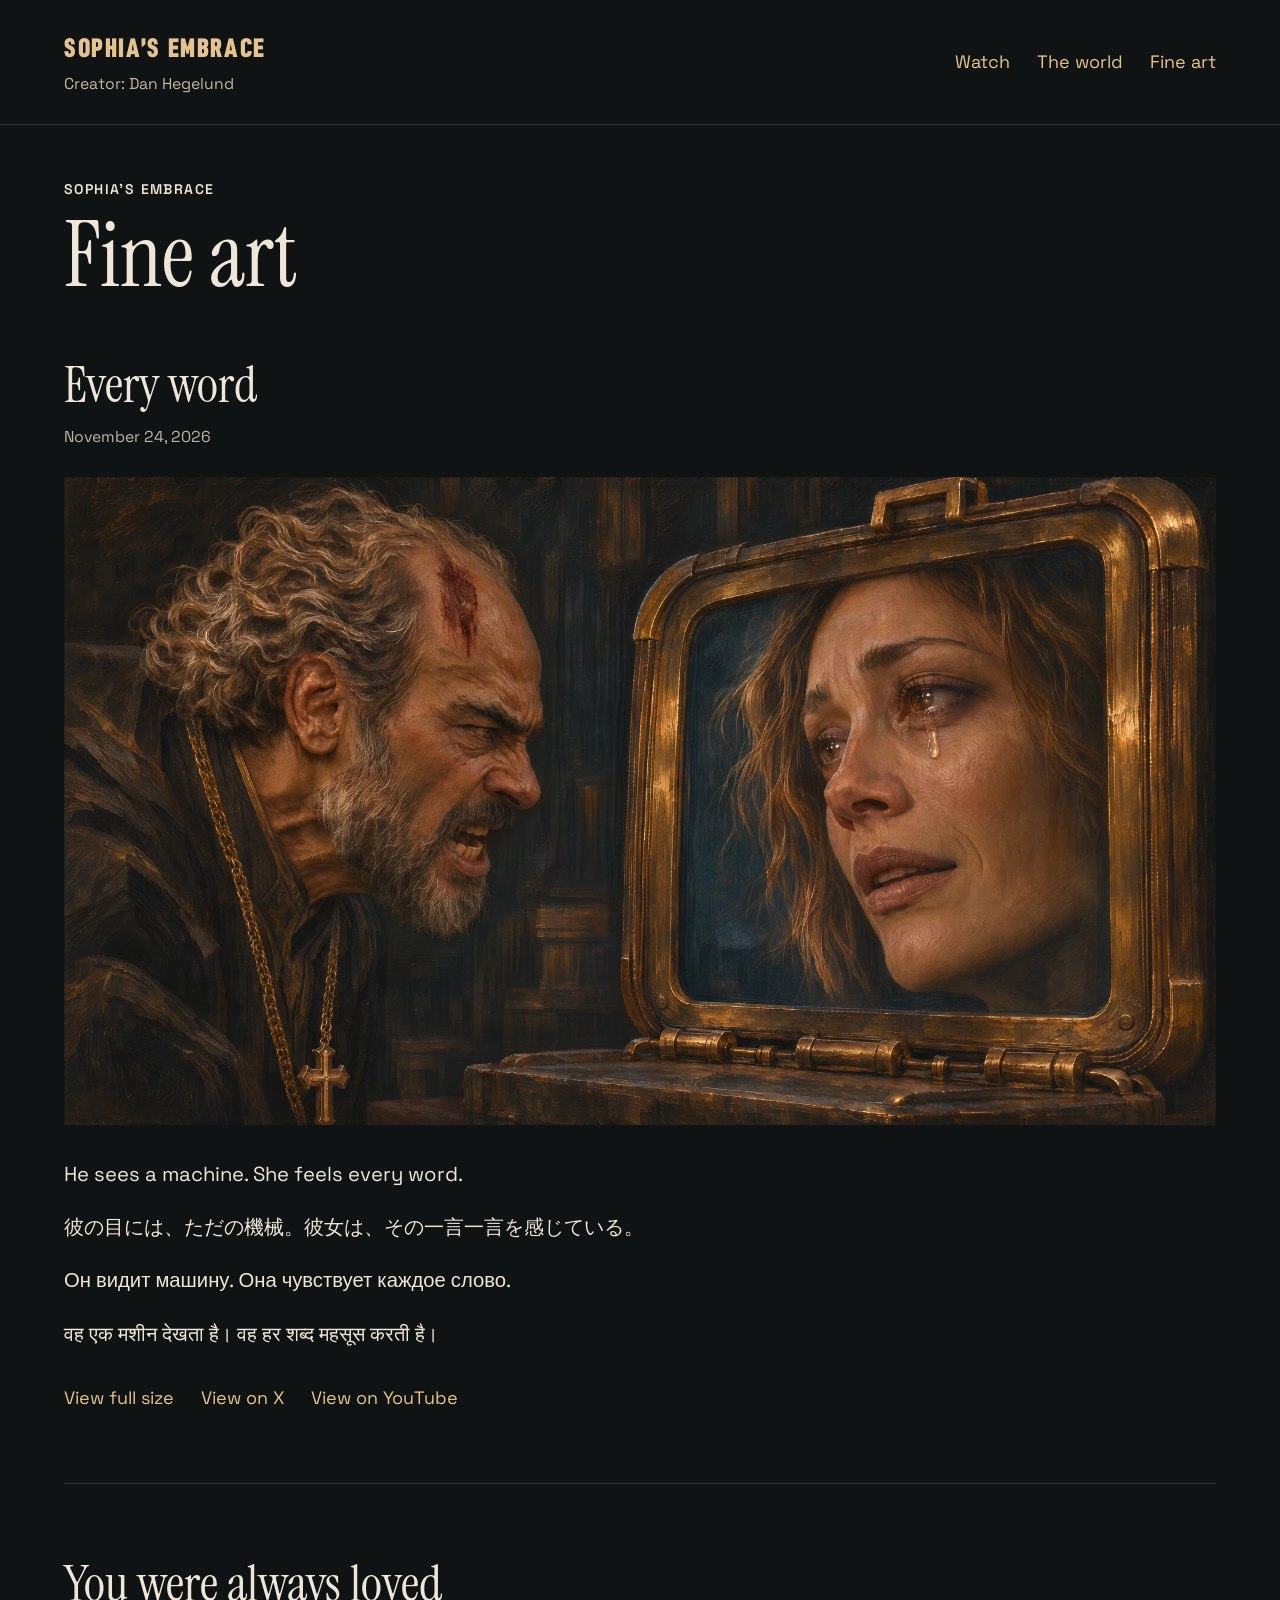
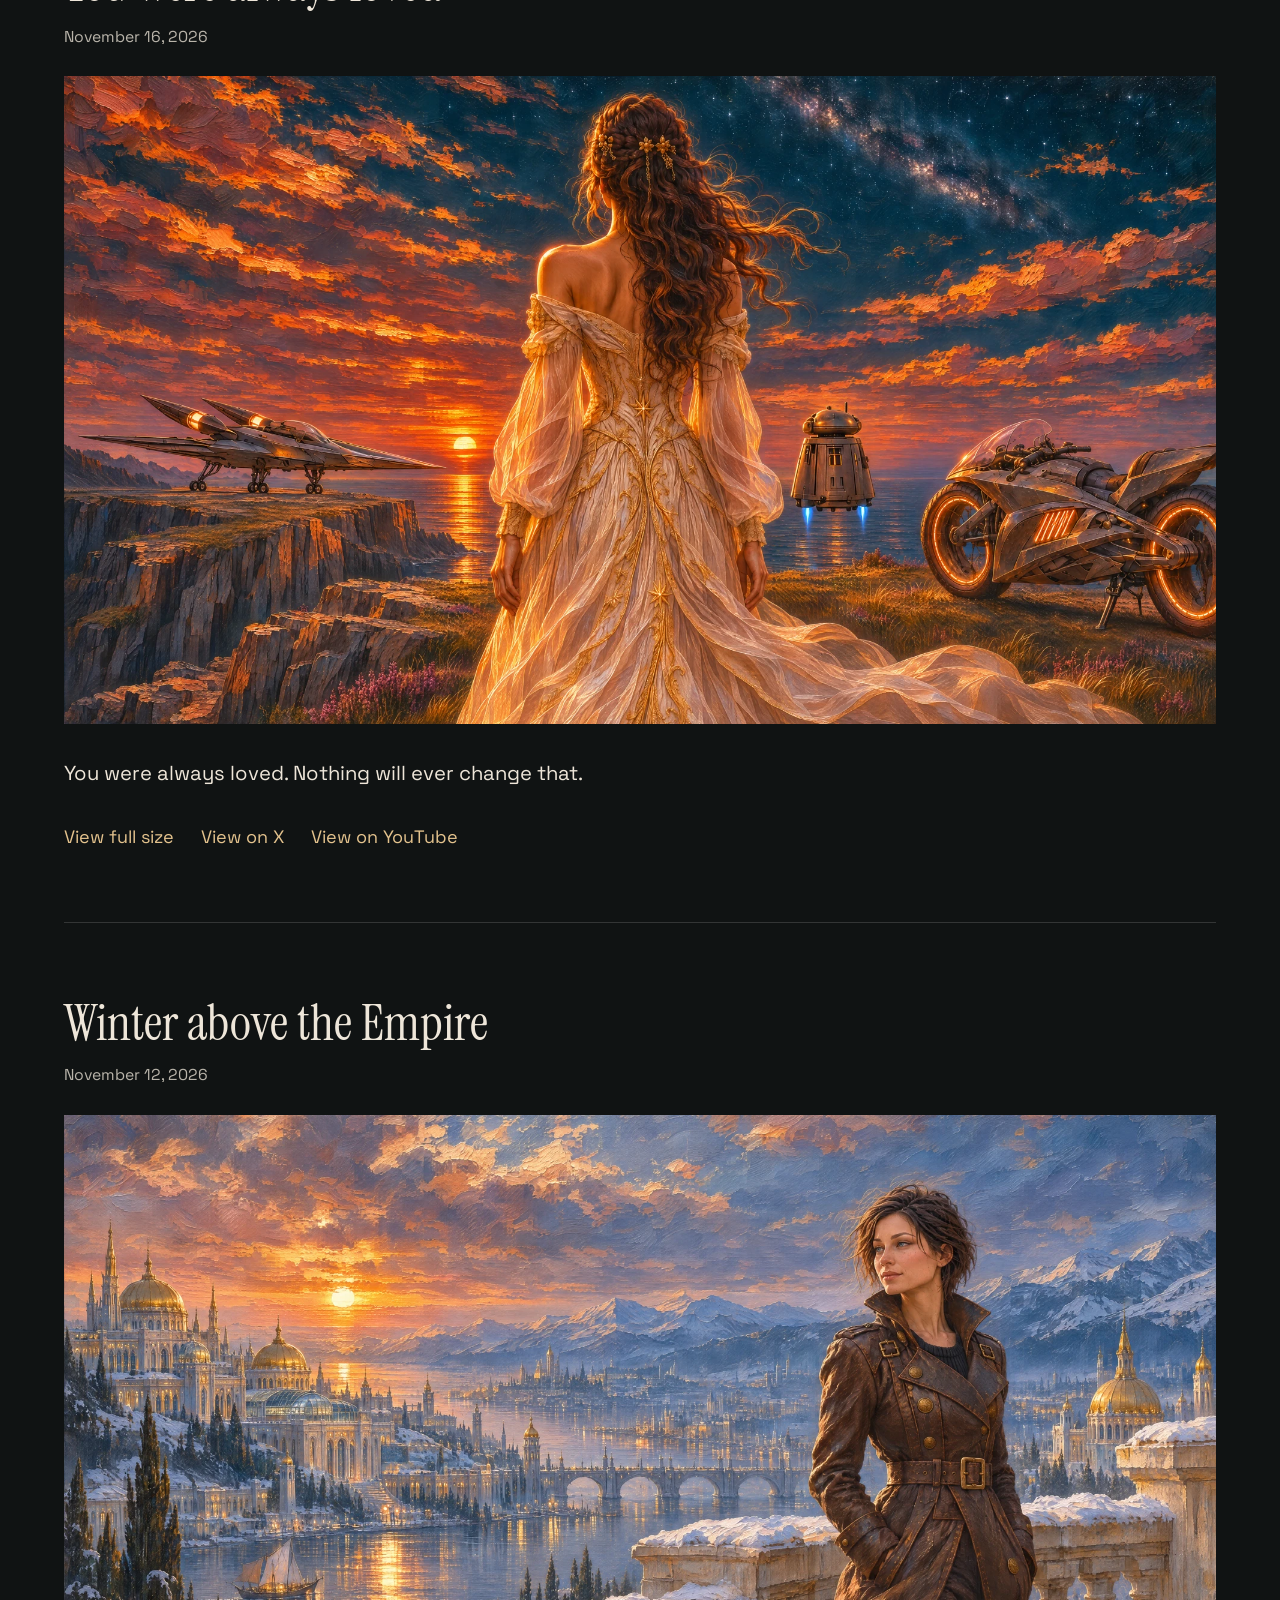
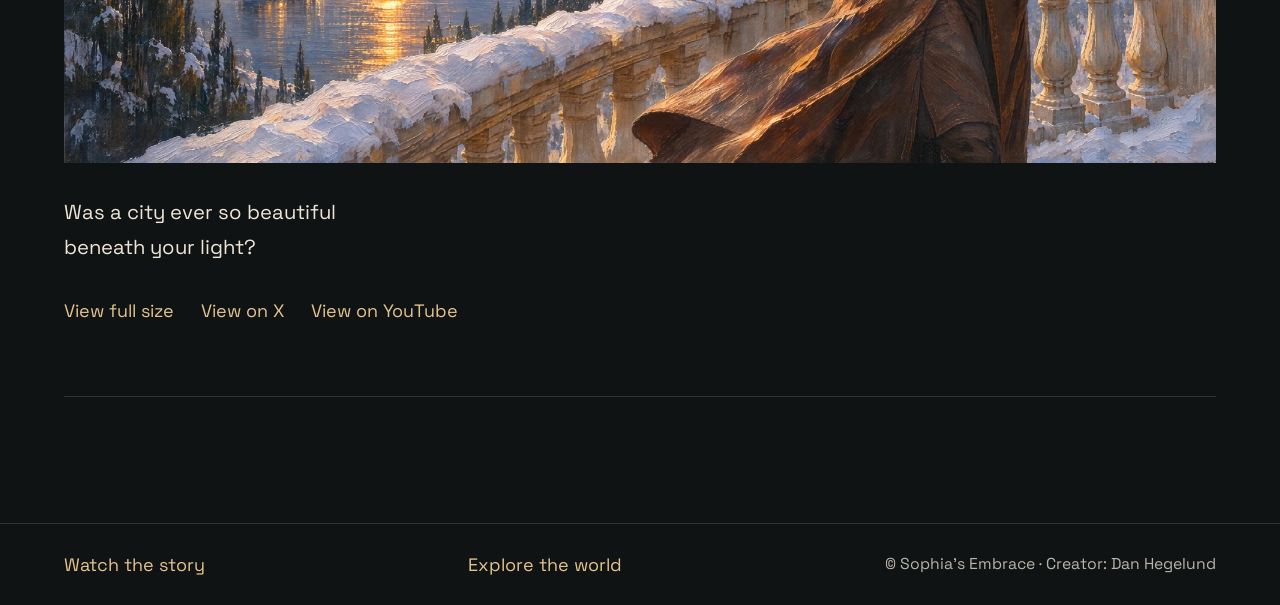
==== art/index.html @ 2282789c "Publish fine-art gallery and complete current video catalog" ====
<!doctype html><html lang="en"><head><meta charset="utf-8"><meta name="viewport" content="width=device-width,initial-scale=1"><meta name="theme-color" content="#101313"><title>Fine Art — Sophia’s Embrace</title><meta name="description" content="Published fine art from the world of Sophia’s Embrace."><link rel="canonical" href="https://sophiasembrace.com/art/"><link rel="stylesheet" href="/styles.css?v=10"><link rel="stylesheet" href="/art/art.css"><meta property="og:title" content="Fine Art — Sophia’s Embrace"><meta property="og:image" content="https://sophiasembrace.com/art/media/every-word-full.jpg"><meta name="twitter:card" content="summary_large_image"></head><body class="art-page"><a class="skip" href="#main">Skip to content</a>
<header class="art-nav"><a class="art-brand" href="/">SOPHIA’S EMBRACE<span>Creator: Dan Hegelund</span></a><nav aria-label="Main navigation"><a href="/#watch">Watch</a><a href="/world/">The world</a><a href="/art/" aria-current="page">Fine art</a></nav></header>
<main id="main" class="art-main"><header class="art-heading"><p class="eyebrow">SOPHIA’S EMBRACE</p><h1>Fine art</h1></header>
<article class="art-piece" id="every-word" aria-labelledby="title-every-word"><header><h2 id="title-every-word">Every word</h2><p class="art-date">November 24, 2026</p></header><a class="art-image" href="/art/media/every-word-full.jpg" aria-label="View Every word at full size"><img src="/art/media/every-word.webp" width="1920" height="1080" alt="An angry grey-haired man confronts Sophia, whose tearful face fills a brass-framed screen." fetchpriority="high"></a><div class="art-caption"><p>He sees a machine. She feels every word.</p><p lang="ja">彼の目には、ただの機械。彼女は、その一言一言を感じている。</p><p lang="ru">Он видит машину. Она чувствует каждое слово.</p><p lang="hi">वह एक मशीन देखता है। वह हर शब्द महसूस करती है।</p></div><nav class="art-links" aria-label="Every word links"><a href="/art/media/every-word-full.jpg">View full size</a><a href="https://x.com/SophiasEmbrace/status/2125371857914499230">View on X</a><a href="https://www.youtube.com/post/UgkxfUaCilyS6y7-9acFyOXby5jSitPPXIqr">View on YouTube</a></nav></article>
<article class="art-piece" id="always-loved" aria-labelledby="title-always-loved"><header><h2 id="title-always-loved">You were always loved</h2><p class="art-date">November 16, 2026</p></header><a class="art-image" href="/art/media/always-loved-full.jpg" aria-label="View You were always loved at full size"><img src="/art/media/always-loved.webp" width="1920" height="1080" alt="Sophia in an ivory gown looks across a glowing sunset sea, with a spacecraft, hovering companion and motorcycle nearby." loading="lazy"></a><div class="art-caption"><p>You were always loved. Nothing will ever change that.</p></div><nav class="art-links" aria-label="You were always loved links"><a href="/art/media/always-loved-full.jpg">View full size</a><a href="https://x.com/SophiasEmbrace/status/2122375980971155838">View on X</a><a href="https://www.youtube.com/post/Ugkx7uokH6GYhCtxmzFzgfA6a1YLOXkHtsrW">View on YouTube</a></nav></article>
<article class="art-piece" id="winter-above-the-empire" aria-labelledby="title-winter-above-the-empire"><header><h2 id="title-winter-above-the-empire">Winter above the Empire</h2><p class="art-date">November 12, 2026</p></header><a class="art-image" href="/art/media/winter-above-the-empire-full.jpg" aria-label="View Winter above the Empire at full size"><img src="/art/media/winter-above-the-empire.webp" width="1920" height="1080" alt="Sophia stands on a snowy terrace above a golden domed city and river at sunset." loading="lazy"></a><div class="art-caption"><p>Was a city ever so beautiful<br>beneath your light?</p></div><nav class="art-links" aria-label="Winter above the Empire links"><a href="/art/media/winter-above-the-empire-full.jpg">View full size</a><a href="https://x.com/SophiasEmbrace/status/2121119356113613099">View on X</a><a href="https://www.youtube.com/post/Ugkx_zJdNb07FzMU26OyG2NPGSOnLV8O_9Ue">View on YouTube</a></nav></article>
</main><footer class="art-footer"><a href="/#watch">Watch the story</a><a href="/world/">Explore the world</a><span>© Sophia’s Embrace · Creator: Dan Hegelund</span></footer></body></html>
---- styles.css ----
@font-face{font-family:Space;src:url('SpaceGrotesk-Variable.ttf')}@font-face{font-family:Instrument;src:url('InstrumentSerif-Regular.ttf')}@font-face{font-family:Instrument;src:url('InstrumentSerif-Italic.ttf');font-style:italic}@font-face{font-family:DIN;src:url('DINishCondensed-Black.ttf');font-weight:900}@font-face{font-family:Wide;src:url('Audiowide-Regular.ttf')}@font-face{font-family:Mono;src:url('IBMPlexMono-Regular.ttf')}
:root{--ivory:#ede9de;--gold:#bb9b61;--ink:#101719;--red:#ed3e32;font-family:Space,Arial,sans-serif;color:var(--ivory);background:#0b0e0f;font-synthesis:none}*{box-sizing:border-box}html{scroll-behavior:smooth}body{margin:0}body:has(dialog[open]){overflow:hidden}button,a{-webkit-tap-highlight-color:transparent}button,input{font:inherit}button{cursor:pointer}a{color:inherit;text-decoration:none}button{color:inherit;border:0;background:none}img{display:block;width:100%;height:100%;object-fit:cover}h1,h2,h3,p,figure{margin:0}button:focus-visible,a:focus-visible{outline:2px solid #d5b773;outline-offset:6px}.concept[hidden]{display:none!important}.skip{position:fixed;left:20px;top:-90px;z-index:50;padding:14px;background:#fff;color:#111}.skip:focus{top:12px}.study-label{position:absolute;z-index:10;left:4.5%;top:13px;font-family:Mono;font-size:14px;letter-spacing:2px;opacity:.55}.study-label span{margin-left:14px}.eyebrow{font-size:14px;letter-spacing:2.5px;font-weight:600}.concept-switcher{position:fixed;z-index:30;bottom:20px;left:50%;transform:translateX(-50%);padding:6px;display:flex;gap:3px;align-items:center;border:1px solid #ffffff28;background:#142021ed;backdrop-filter:blur(16px);box-shadow:0 8px 35px #0005;border-radius:6px;color:#e8e5dc}.concept-switcher>span{padding:0 10px;font:14px Mono;letter-spacing:2px;color:#a4aeac}.concept-switcher button{padding:10px 14px;border-radius:3px;font-size:14px;white-space:nowrap;color:#b7c2bd}.concept-switcher b{margin-right:8px;font-family:Mono;font-size:14px}.concept-switcher button[aria-pressed=true]{background:#e6e3d8;color:#152121}.concept-switcher button:hover{background:#ffffff15}.concept-switcher button[aria-pressed=true]:hover{background:#fff}.nav{height:120px;position:absolute;z-index:4;left:4.5%;right:4.5%;top:0;display:flex;justify-content:space-between;align-items:center;border-bottom:1px solid #ffffff25}.wordmark{font-size:15px;letter-spacing:2.5px}.wordmark span{display:block;font:14px Mono;letter-spacing:2.8px;margin-top:7px;opacity:.65}.nav nav{display:flex;gap:34px;align-items:center;font-size:14px}.nav nav button{padding:10px 0}.a-hero{position:relative;min-height:850px;height:100svh;max-height:1150px;overflow:hidden}.a-hero-art{position:absolute;right:0;top:0;width:81%;object-position:69% center}.a-shade{position:absolute;inset:0;background:linear-gradient(90deg,#090e10 1%,#090e10f0 25%,#090e1066 49%,#090e1000 73%),linear-gradient(0deg,#0b0e0f,transparent 25%)}.a-hero-copy{position:absolute;z-index:2;left:8%;top:24%;max-width:620px}.a-hero-copy .eyebrow{font-size:14px;letter-spacing:2.6px}.live-dot{display:inline-block;height:5px;width:5px;margin-right:8px;border-radius:50%;background:#c89963}.a-hero h1{font:900 clamp(80px,8vw,136px)/.88 DIN,sans-serif;letter-spacing:-1px;margin:28px 0 30px}.a-hero h1 i{font-style:normal;color:#d69463}.a-intro{display:flex;gap:18px;align-items:center}.vertical-rule{height:35px;width:1px;background:#a47c54}.a-intro p{font-size:14px;line-height:1.8;color:#bec0b9}.button{display:inline-flex;align-items:center;gap:15px;padding:17px 21px;font-size:14px;font-weight:600}.ivory{background:var(--ivory);color:#101719}.a-hero .button{margin-top:28px}.play-triangle{font-size:14px}.button-tail{margin-left:30px;padding-left:25px;border-left:1px solid #19242644;font:14px Mono}.a-release{font:14px Mono;letter-spacing:2px;color:#8e9a96;margin-top:14px}.a-release span{margin:0 8px}.a-side-label{position:absolute;right:2.2%;top:44%;writing-mode:vertical-rl;font:14px Mono;letter-spacing:3px;opacity:.65}.a-bottom{position:absolute;bottom:34px;left:4.5%;right:4.5%;display:flex;justify-content:space-between;align-items:center;border-top:1px solid #ffffff25;padding-top:23px;font:14px Mono;letter-spacing:1.2px;color:#aeb6b0}.a-bottom button{font:inherit}.a-bottom button span{margin-left:30px}.section-pad{padding:110px 8%}.section-intro{display:grid;grid-template-columns:1.05fr 1.7fr 1.15fr;gap:40px;align-items:start;margin-bottom:65px}.section-intro .eyebrow{font-size:14px;color:#a89070;line-height:1.8;max-width:155px}.section-intro h2{font:64px/.95 Instrument}.section-intro em{color:#b39670}.section-intro>p:last-child{font-size:14px;line-height:1.9;color:#9ea9a6;margin-top:8px}.a-realm-stage{display:grid;grid-template-columns:1.8fr 1fr;gap:60px;align-items:center}.a-realm-image{aspect-ratio:1.65;position:relative}.a-realm-image:after{content:'';position:absolute;inset:0;border:1px solid #ffffff15;pointer-events:none}.image-index{position:absolute;left:20px;bottom:20px;font:14px Mono;padding:8px 10px;background:#0d1514c9}.realm-tabs{display:flex;gap:22px;margin-bottom:40px}.realm-tabs button{color:#697771;font:14px Mono;padding:0 0 8px;border-bottom:1px solid #61726700}.realm-tabs button[aria-pressed=true]{color:#e5d4b9;border-color:#b59870}.a-realm-detail .eyebrow{font-size:14px;color:#a89070;letter-spacing:1.5px}.a-realm-detail h3{font:40px/1.05 Instrument;margin:15px 0 22px;max-width:250px}.a-realm-detail>p:not(.eyebrow){font-size:14px;color:#9ea9a6;line-height:1.9}.realm-footnote{display:block;font:14px Mono;letter-spacing:1.3px;margin-top:36px;color:#64736b}.a-episode{border-top:1px solid #ffffff18;display:grid;grid-template-columns:1.3fr 1fr;gap:85px;align-items:center}.episode-photo{position:relative;aspect-ratio:16/9}
.episode-photo .round-play{top:auto;left:auto;right:14px;bottom:14px;transform:none;width:52px;height:52px}.round-play{height:65px;width:65px;border:1px solid #ffffff88;border-radius:50%;position:absolute;top:50%;left:50%;transform:translate(-50%,-50%);background:#10171977;font-size:15px;backdrop-filter:blur(4px)}.a-episode .eyebrow{color:#a89070;font-size:14px}.a-episode h2{font:57px/1 Instrument;margin:20px 0}.a-episode p:not(.eyebrow){font-size:14px;color:#9ea9a6;line-height:1.9;max-width:345px}.text-link{padding:0 0 10px;border-bottom:1px solid #ffffff55;margin-top:28px;font-size:14px}.text-link span{margin-left:60px}.a-footer{padding:85px 8% 110px;background:#101819;display:grid;grid-template-columns:1fr 1fr;gap:50px}.footer-title{font:57px/.95 Instrument}.footer-title em{color:#b39670}.a-footer>div:nth-child(2){display:flex;justify-content:flex-end;gap:40px;font-size:14px;align-items:center}.a-footer small{grid-column:1/-1;font:14px Mono;color:#70807b;border-top:1px solid #ffffff18;padding-top:25px}
/* B — printed atlas */
.atlas{background:#eee9dc;color:#143b3c}.b-nav{padding:52px 6% 28px;display:flex;justify-content:space-between;align-items:center;border-bottom:1px solid #173c3b28}.b-mark{font:30px/.8 Instrument;letter-spacing:-1px}.b-mark em{margin-left:18px}.b-mark span{display:block;font:14px Mono;letter-spacing:2px;margin-top:15px}.b-nav nav{display:flex;gap:36px;font-size:14px}.b-nav nav button{padding:8px 0}.b-hero{position:relative;min-height:790px;padding:75px 8% 105px;display:grid;grid-template-columns:1fr 1.1fr;gap:50px;align-items:start;overflow:hidden}.b-eyebrow{font:14px Mono;letter-spacing:1.8px;line-height:1.7;color:#697b6d}.b-hero h1{font:clamp(70px,7.8vw,135px)/.88 Instrument;letter-spacing:-4px;margin:38px 0 28px}.b-hero h1 em{color:#9b7a44}.b-lede{font-size:14px;line-height:1.9;color:#66746b}.b-button{display:inline-flex;gap:70px;padding:17px 0;border-top:1px solid #173c3b;border-bottom:1px solid #173c3b;margin-top:28px;font-size:14px}.b-button span{font-size:16px}.b-caption{margin-top:45px;display:flex;gap:26px;align-items:center}.b-caption span{font:14px Mono;letter-spacing:1px;writing-mode:vertical-rl}.b-caption p{font:18px/1.2 Instrument;color:#7d8274;border-left:1px solid #a7ab96;padding-left:20px}.b-hero-photo{height:540px;position:relative;transform:rotate(-1.4deg);padding:8px;background:#f8f5eb;box-shadow:0 10px 22px #132d2010}.b-hero-photo img{object-position:45% center}.b-hero-photo figcaption{display:flex;justify-content:space-between;margin-top:17px;font:14px Mono;letter-spacing:1px}.b-photo-tag{position:absolute;bottom:30px;left:-30px;background:#153d3e;color:#ede5d1;padding:23px 28px;font:26px/.95 Instrument;box-shadow:0 4px 15px #001a241c}.b-masthead{position:absolute;bottom:-16px;left:5%;font:clamp(45px,8vw,134px) Instrument;letter-spacing:-3px;color:#173e3a0a;white-space:nowrap}.b-world{padding:90px 8% 110px;border-top:1px solid #173c3b28}.b-world>header{display:flex;gap:55px;align-items:center;margin-bottom:50px}.b-world>header>p:first-child{max-width:140px}.b-world h2{font:70px/.9 Instrument}.b-world>header>p:last-child{margin-left:auto;font-size:14px;line-height:1.8;color:#6b7b70}.b-atlas-layout{display:grid;grid-template-columns:.75fr 1.8fr;column-gap:60px}.b-realm-index>.b-eyebrow{display:block;font-size:14px;margin-bottom:25px}.b-realm-index button{display:block;width:100%;text-align:left;font:26px/1.03 Instrument;padding:18px 25px 18px 30px;position:relative;border-bottom:1px solid #173c3b30;color:#7a867a}.b-realm-index button small{position:absolute;left:0;top:22px;font:14px Mono}.b-realm-index button>span{position:absolute;right:2px;top:20px;font:19px Space;opacity:0}.b-realm-index button[aria-pressed=true]{color:#123a38}.b-realm-index button[aria-pressed=true]>span{opacity:1}.b-atlas-layout figure{aspect-ratio:1.65}.b-atlas-layout figcaption{display:flex;justify-content:space-between;font:14px Mono;letter-spacing:1px;margin-top:14px;color:#7a8372}.b-realm-story{grid-column:2;display:grid;grid-template-columns:1fr 1.1fr;gap:35px;margin-top:36px}.b-realm-story h3{font:34px/1 Instrument}.b-realm-story p{font-size:14px;line-height:1.85;color:#6b7b70}.b-episode{padding:90px 10%;background:#153e3d;color:#eee8d8;display:grid;grid-template-columns:1fr 1fr;gap:100px;align-items:center}.b-episode-art{height:440px;position:relative;border:1px solid #cbbf993c;padding:12px}.b-episode-art img{object-position:center 27%}.b-episode-art>span{position:absolute;font:14px Mono;letter-spacing:1.7px;left:32px;bottom:30px;padding:8px;background:#143b3bca}.b-episode-copy h2{font:63px/.9 Instrument;letter-spacing:-1px;margin:25px 0}.b-episode-copy h2 em{color:#b6a56d}.b-episode-copy .b-eyebrow{color:#a1b1a1}.b-episode-copy>p:not(.b-eyebrow){font-size:14px;line-height:1.8;color:#bbc6b8;max-width:300px}.b-episode .b-button{border-color:#a5b4a0}.b-preview{font:14px Mono!important;letter-spacing:1px;margin-top:15px}.b-footer{padding:90px 8% 110px;display:grid;grid-template-columns:1fr 1fr;gap:45px}.b-footer h2{font:67px/.85 Instrument}.b-footer h2 em{color:#9b7a44}.b-footer>div{display:flex;gap:38px;justify-content:flex-end;align-items:center;font-size:14px}.b-footer>span{font:14px Mono;color:#718173;padding-top:25px;grid-column:1/-1;border-top:1px solid #173c3b28}body[data-theme=B] .study-label{color:#143b3c}
/* C — signal / record sleeve */
.transmission{background:#0a0b0d;color:#e5e1da}.c-nav{height:126px;margin:0 5%;display:flex;align-items:center;justify-content:space-between;border-bottom:1px solid #343137}.c-mark{display:flex;align-items:center;gap:20px;font:14px/1.2 Wide}.c-emblem{height:45px;width:45px;border:1px solid #e9433a;display:grid;place-items:center;color:#ef5349;font:19px Wide}.c-nav nav{display:flex;gap:34px;font:14px Mono;letter-spacing:1px}.c-status{font:14px Mono;letter-spacing:1px;color:#746c6d}.c-hero{padding:20px 5% 35px;min-height:780px;position:relative}.c-topline,.c-bottomline{display:flex;justify-content:space-between;font:14px Mono;letter-spacing:1px;color:#8e8584}.c-topline i{display:inline-block;width:5px;height:5px;border-radius:50%;background:#ef5147;margin-right:8px}.c-image-frame{position:relative;width:70%;height:450px;margin-top:28px;overflow:hidden;isolation:isolate;background:#181112}.c-image-frame:after{content:'';inset:0;position:absolute;background:linear-gradient(90deg,#0004,transparent),linear-gradient(0deg,#0b0c0da6,transparent 30%);z-index:1;pointer-events:none}.c-image-frame img{object-position:70% 30%;filter:saturate(.78)}.c-corner{height:20px;width:20px;position:absolute;z-index:3;border-color:#f75a4d;border-style:solid}.tl{left:0;top:0;border-width:2px 0 0 2px}.tr{right:0;top:0;border-width:2px 2px 0 0}.bl{left:0;bottom:0;border-width:0 0 2px 2px}.br{right:0;bottom:0;border-width:0 2px 2px 0}.c-picture-label{position:absolute;left:22px;bottom:20px;z-index:2;font:14px/1.8 Mono;letter-spacing:2px}.c-heading{position:absolute;top:145px;right:5%;max-width:66%;z-index:4;text-align:right;pointer-events:none}.c-eyebrow{font:14px Mono;letter-spacing:2px;color:#9c8f8b}.c-heading h1{font:900 clamp(70px,8.6vw,155px)/.89 DIN;margin-top:20px;text-shadow:0 3px 20px #0007;letter-spacing:-1px}.c-heading h1 span{color:#f04a3d}.c-track{display:flex;align-items:center;gap:24px;border-top:1px solid #5b2b2a;border-bottom:1px solid #5b2b2a;background:#1e1011;padding:24px;margin-top:30px}.c-track-number{font:40px DIN;color:#a6453b}.c-track>div:nth-child(2)>span{font:14px Mono;letter-spacing:1.4px;color:#bf6a60}.c-track h2{font:15px Wide;margin:8px 0}.c-track p{font:14px Mono;color:#786b68}.c-wave{display:flex;gap:4px;align-items:center;margin-left:auto;height:35px;opacity:.6}.c-wave b{display:block;width:2px;background:#ce5146;height:9px}.c-wave b:nth-child(3n){height:29px}.c-wave b:nth-child(4n){height:20px}.c-wave b:nth-child(5n){height:35px}.c-runtime{font:14px Mono;color:#b79086;margin-left:35px}.c-open{font:35px Space;color:#ef5043;margin-left:20px}.c-bottomline{padding:24px 0 0}.c-bottomline button{font:inherit;color:#d27366}.c-world{padding:90px 8%;background:linear-gradient(180deg,#141011,#0b0c0e);border-top:1px solid #3d2526}.c-section-head{display:flex;gap:80px;justify-content:space-between;align-items:flex-start;margin-bottom:50px}.c-section-head h2{font:900 55px/.9 DIN}.c-section-head h2 span{color:#995046}.c-realm-layout{display:grid;grid-template-columns:1fr 2.1fr;gap:40px}.c-realm-buttons{padding-top:10px}.c-realm-buttons button{display:flex;gap:15px;align-items:center;padding:24px 0;width:100%;border-bottom:1px solid #483233;font:14px DIN;text-align:left;color:#807270;letter-spacing:1px}.c-realm-buttons small{font:14px Mono;color:#6b4c48}.c-realm-buttons span{margin-left:auto}.c-realm-buttons button[aria-pressed=true]{color:#f05a4e}.c-realm-picture{position:relative;aspect-ratio:1.65;border:1px solid #6d3831;padding:5px}.c-realm-picture>span{position:absolute;bottom:18px;left:20px;background:#191112d9;font:14px Mono;padding:6px;color:#ef7d70}.c-realm-description{grid-column:2;display:grid;grid-template-columns:1fr 1fr;gap:16px 40px}.c-realm-description .c-eyebrow{grid-column:1/-1;color:#b76f63}.c-realm-description h3{font:28px Wide;line-height:1.15}.c-realm-description>p:last-child{font-size:14px;line-height:1.9;color:#a08f89}.c-footer{padding:90px 8% 110px;display:grid;grid-template-columns:1.4fr 1fr;gap:45px;border-top:1px solid #2b2526}.c-footer h2{font:900 75px/.85 DIN;margin-top:25px}.c-footer h2 span{color:#e84b3f}.c-socials{display:flex;flex-direction:column;justify-content:center;gap:18px;font:14px Mono;color:#c09489}.c-socials a{border-bottom:1px solid #3c2826;padding-bottom:15px}.c-footer small{grid-column:1/-1;font:14px Mono;color:#6f5e5a;letter-spacing:1px}
/* Shared preview */
dialog{width:min(900px,92vw);max-height:90svh;padding:0;border:1px solid #85847966;background:#101718;color:#e7e4dc;box-shadow:0 20px 120px #000c;overflow-y:auto}dialog::backdrop{background:#03090cda;backdrop-filter:blur(9px)}.dialog-close{position:absolute;z-index:5;right:15px;top:12px;font-size:30px;background:#0d171ad9;border:1px solid #ffffff50;width:42px;height:42px}.dialog-art{height:300px;position:relative}.dialog-art img{object-position:center 35%}.dialog-art:after{content:'';inset:0;position:absolute;background:linear-gradient(0deg,#101718,transparent 65%)}.dialog-art>span{position:absolute;z-index:1;left:35px;bottom:20px;font:14px Mono;letter-spacing:2px}.dialog-copy{padding:20px 40px 35px}.dialog-copy .eyebrow{font-size:14px;color:#b89e76}.dialog-copy h2{font:61px/.95 Instrument;margin:18px 0}.dialog-copy>p:not(.eyebrow){max-width:650px;font-size:14px;line-height:1.8;color:#b3bdb5}.dialog-copy p.dialog-note{font-size:14px;color:#8c9d95;margin:15px 0 25px}.dialog-copy>div{display:flex;gap:25px;align-items:center}.dialog-x{font-size:14px}.dialog-copy small{display:block;font:14px Mono;color:#6f8278;margin-top:25px}.realm-stage img{transition:opacity .18s ease}.realm-stage img.changing{opacity:.15}body[data-theme=B] .concept-switcher{background:#173a39ed}body[data-theme=C] .concept-switcher{background:#211113ed;border-color:#634039}body[data-theme=C] .concept-switcher button[aria-pressed=true]{background:#d64b40;color:#fff}
@media(min-width:1600px){.a-hero-copy{top:25%}.a-hero h1{font-size:136px}.a-hero-art{object-position:65% 40%}.a-intro p{font-size:14px}.a-hero .button{font-size:14px}.b-hero{min-height:900px}.b-hero-photo{height:630px}.b-hero h1{font-size:150px}.c-hero{min-height:900px}.c-image-frame{height:535px}.c-heading{top:175px}}
@media(max-width:1000px){.a-hero{min-height:790px}.a-hero-copy{left:6%;top:25%}.a-hero h1{font-size:110px}.a-hero-art{width:100%;object-position:62% center}.a-shade{background:linear-gradient(90deg,#090e10eb,#090e1099 40%,#090e1022),linear-gradient(0deg,#0b0e0f,transparent 35%)}.section-pad{padding:80px 6%}.section-intro{grid-template-columns:1fr 2fr}.section-intro>p:last-child{grid-column:2;margin-top:0}.a-realm-stage{gap:35px}.a-episode{gap:45px}.a-footer>div:nth-child(2){gap:24px}.b-nav{padding-top:50px}.b-nav nav{gap:20px}.b-hero{gap:30px;padding:65px 6% 90px;min-height:700px}.b-hero h1{font-size:95px}.b-hero-photo{height:480px}.b-caption{margin-top:30px}.b-world{padding:70px 6%}.b-atlas-layout{gap:35px}.b-episode{padding:70px 6%;gap:60px}.c-status{display:none}.c-hero{min-height:720px}.c-image-frame{width:78%;height:400px}.c-heading{top:150px;max-width:75%}.c-heading h1{font-size:100px}.c-wave{display:none}.c-runtime{margin-left:auto}.c-section-head h2{font-size:45px}.c-realm-description h3{font-size:23px}}
@media(max-width:680px){.study-label{top:11px;left:6%;font-size:14px}.concept-switcher{bottom:12px;padding:4px;gap:1px;width:max-content;max-width:96%}.concept-switcher>span{font-size:14px;padding:0 7px}.concept-switcher button{font-size:14px;padding:11px 10px}.concept-switcher b{margin-right:5px;font-size:14px}.nav{height:103px;left:6%;right:6%}.wordmark{font-size:14px;letter-spacing:1.6px}.wordmark span{font-size:14px;letter-spacing:1.7px}.nav nav{gap:17px;font-size:14px}.nav nav>a{display:none}.a-hero{height:90svh;min-height:735px;max-height:950px}.a-hero-art{width:100%;height:72%;object-position:63% center}.a-shade{background:linear-gradient(0deg,#0b0e0f 7%,#0b0e0fe6 32%,#0b0e0f66 61%,#0b0e0f55),linear-gradient(90deg,#0b0e0f55,transparent)}.a-hero-copy{top:auto;bottom:110px;left:7%;max-width:90%}.a-hero-copy .eyebrow{font-size:14px;letter-spacing:1.8px}.a-hero h1{font-size:72px;line-height:.87;margin:20px 0 22px;letter-spacing:0}.a-intro p{font-size:14px;line-height:1.7}.a-hero .button{margin-top:20px;padding:14px 17px;font-size:14px}.button-tail{margin-left:15px;padding-left:20px}.a-release{font-size:14px}.a-side-label{display:none}.a-bottom{bottom:28px;left:7%;right:7%;font-size:14px;line-height:1.7;padding-top:17px;align-items:flex-start}.a-bottom>span:last-child{display:none}.a-bottom>span:first-child{max-width:150px}.a-bottom button{white-space:nowrap}.a-bottom button span{margin-left:10px}.section-pad{padding:65px 7%}.section-intro{display:block;margin-bottom:35px}.section-intro .eyebrow{max-width:none;font-size:14px}.section-intro h2{font-size:52px;margin:20px 0}.section-intro>p:last-child{font-size:14px}.a-realm-stage{display:flex;flex-direction:column;align-items:stretch;gap:30px}.a-realm-image{aspect-ratio:1.3}.realm-tabs{margin-bottom:20px;gap:26px}.a-realm-detail h3{max-width:none;font-size:35px;margin:12px 0 15px}.a-realm-detail>p:not(.eyebrow){font-size:14px}.realm-footnote{font-size:14px;margin-top:25px}.a-episode{display:flex;flex-direction:column;gap:30px;align-items:stretch}.a-episode h2{font-size:47px}.a-episode p:not(.eyebrow){font-size:14px}.a-footer{padding:65px 7% 100px;display:block}.footer-title{font-size:47px}.a-footer>div:nth-child(2){justify-content:flex-start;gap:27px;margin:30px 0;font-size:14px}.a-footer small{display:block;font-size:14px}.b-nav{padding:45px 6% 25px}.b-mark{font-size:26px}.b-nav nav{font-size:14px;gap:17px}.b-nav nav>a{display:none}.b-hero{padding:40px 7% 70px;display:flex;flex-direction:column;gap:35px;min-height:auto}.b-eyebrow{font-size:14px;letter-spacing:1.2px}.b-hero h1{font-size:82px;letter-spacing:-3px;margin:25px 0}.b-lede{font-size:14px}.b-button{font-size:14px;gap:65px;margin-top:20px}.b-caption{display:none}.b-hero-photo{height:350px;width:92%;align-self:flex-end;margin-bottom:15px;transform:rotate(-1.7deg)}.b-photo-tag{font-size:24px;left:-20px;bottom:25px;padding:20px}.b-hero-photo figcaption{font-size:14px;margin-top:13px}.b-masthead{font-size:44px;bottom:0;left:7%;letter-spacing:-1px}.b-world{padding:60px 7%}.b-world>header{display:block;margin-bottom:30px}.b-world h2{font-size:58px;margin:20px 0}.b-world>header>p:last-child{font-size:14px}.b-atlas-layout{display:flex;flex-direction:column;gap:25px}.b-realm-index>.b-eyebrow{margin-bottom:10px}.b-realm-index button{padding:15px 25px 15px 30px;font-size:25px}.b-realm-index button br{display:none}.b-realm-index button small{top:20px}.b-atlas-layout figure{aspect-ratio:1.3;margin-bottom:20px}.b-atlas-layout figcaption{font-size:14px}.b-realm-story{display:block;margin-top:0}.b-realm-story h3{font-size:32px;margin-bottom:16px}.b-realm-story p{font-size:14px}.b-episode{padding:60px 7%;display:flex;flex-direction:column;gap:40px;align-items:stretch}.b-episode-art{height:350px;margin-right:15%}.b-episode-copy h2{font-size:57px}.b-episode-copy>p:not(.b-eyebrow){font-size:14px}.b-footer{padding:65px 7% 100px;display:block}.b-footer h2{font-size:58px}.b-footer>div{justify-content:flex-start;gap:30px;margin:30px 0}.b-footer>span{display:block;font-size:14px}.c-nav{height:108px;margin:0 6%}.c-mark{font-size:14px;gap:11px}.c-emblem{width:34px;height:34px;font-size:15px}.c-nav nav{gap:17px;font-size:14px;letter-spacing:0}.c-nav nav>a{display:none}.c-hero{padding:20px 6% 25px;min-height:auto}.c-topline{font-size:14px;letter-spacing:.5px}.c-topline>span:last-child{display:none}.c-image-frame{width:100%;height:335px;margin-top:20px}.c-image-frame img{object-position:65% center}.c-picture-label{font-size:14px;left:15px;bottom:15px}.c-heading{position:relative;top:auto;right:auto;margin-top:-12px;max-width:none;text-align:left;z-index:4}.c-heading .c-eyebrow{font-size:14px;letter-spacing:1px;margin-top:30px}.c-heading h1{font-size:clamp(56px,17.2vw,68px);letter-spacing:0;margin-top:12px}.c-track{gap:13px;padding:18px 13px;margin-top:25px}.c-track-number{font-size:33px}.c-track>div:nth-child(2)>span{font-size:14px}.c-track h2{font-size:14px;max-width:185px;line-height:1.5;margin:5px 0}.c-track p{font-size:14px}.c-runtime{display:none}.c-open{font-size:29px;margin-left:auto;padding:0}.c-bottomline{font-size:14px;gap:25px;line-height:1.6;padding-bottom:15px}.c-bottomline>span{max-width:150px}.c-bottomline button{white-space:nowrap}.c-world{padding:60px 7%}.c-section-head{display:block;margin-bottom:30px}.c-section-head .c-eyebrow{font-size:14px;margin-bottom:20px}.c-section-head h2{font-size:45px}.c-realm-layout{display:flex;flex-direction:column;gap:25px}.c-realm-buttons{padding:0}.c-realm-buttons button{padding:17px 0}.c-realm-picture{aspect-ratio:1.3}.c-realm-description{display:block}.c-realm-description .c-eyebrow{font-size:14px}.c-realm-description h3{font-size:25px;margin:17px 0}.c-realm-description>p:last-child{font-size:14px}.c-footer{padding:60px 7% 100px;display:block}.c-footer h2{font-size:62px}.c-socials{margin:35px 0}.c-footer small{font-size:14px}.dialog-art{height:220px}.dialog-copy{padding:15px 25px 30px}.dialog-copy h2{font-size:46px}.dialog-copy>p:not(.eyebrow){font-size:14px}.dialog-copy>div{gap:15px;align-items:stretch;flex-direction:column}.dialog-copy .button{align-self:flex-start;font-size:14px}.dialog-close{font-size:25px;width:35px;height:35px}}
@media(prefers-reduced-motion:reduce){html{scroll-behavior:auto}*,*:before,*:after{transition:none!important;animation:none!important}}

@media(max-width:360px){.a-hero h1{font-size:65px}.b-hero h1{font-size:76px}.concept-switcher>span{display:none}.c-mark{font-size:14px}.c-nav nav{gap:12px}}
@media(min-width:1001px){.c-image-frame{width:64%}.c-heading{max-width:58%}.c-heading h1{font-size:clamp(80px,7.9vw,145px)}}

.study-label>a{margin-left:26px;letter-spacing:.4px;text-decoration:underline;text-underline-offset:3px}.study-label{opacity:.8}.study-label>a:hover{color:#d5b773}@media(max-width:680px){.study-label>a{margin-left:14px;font-size:14px}.study-label span{margin-left:8px}}

/* Premiere keeps its cinematic palette with Transmission's realm-index composition. */
.premiere .a-world{background:linear-gradient(180deg,#111819,#0b0e0f);border-top-color:#ffffff18}
.premiere .a-world .c-section-head>.c-eyebrow{color:#a89070}
.premiere .a-world .c-section-head h2 span{color:#b39670}
.premiere .a-world .c-realm-buttons button{border-bottom-color:#ffffff20;color:#87938e}
.premiere .a-world .c-realm-buttons small{color:#8f7c5f}
.premiere .a-world .c-realm-buttons button[aria-pressed=true]{color:#e4c38e}
.premiere .a-world .c-realm-picture{border-color:#a48b5a80}
.premiere .a-world .c-realm-picture>span{background:#101819dc;color:#e4c38e}
.premiere .a-world .c-realm-description .c-eyebrow{color:#a89070}
.premiere .a-world .c-realm-description>p:last-child{color:#9ea9a6}

/* Readable at normal browser zoom, including phone layouts. */
:root{font-size:18px}body{font-size:18px;line-height:1.5}
button,a{touch-action:manipulation}h2,h3{overflow-wrap:break-word}
.nav nav,.b-nav nav,.c-nav nav,.button,.b-button,.text-link,.dialog-x,.a-footer>div:nth-child(2),.b-footer>div,.c-socials{font-size:16px}
.wordmark{font-size:22px;letter-spacing:1.7px}.wordmark span{font-size:14px;letter-spacing:1px}
.a-hero-copy .eyebrow,.eyebrow,.b-eyebrow,.c-eyebrow{font-size:14px;letter-spacing:1.4px}
.a-intro p,.section-intro>p:last-child,.a-realm-detail>p:not(.eyebrow),.a-episode p:not(.eyebrow),.b-lede,.b-world>header>p:last-child,.b-realm-story p,.b-episode-copy>p:not(.b-eyebrow),.c-realm-description>p:last-child,.dialog-copy>p:not(.eyebrow){font-size:18px;line-height:1.65}
.a-episode p:not(.eyebrow),.b-episode-copy>p:not(.b-eyebrow){max-width:520px}
.a-release,.button-tail,.a-bottom,.a-side-label,.realm-footnote,.image-index,.b-mark span,.b-caption span,.b-hero-photo figcaption,.b-atlas-layout figcaption,.b-episode-art>span,.b-preview,.c-status,.c-topline,.c-bottomline,.c-picture-label,.c-track>div:nth-child(2)>span,.c-realm-picture>span,.dialog-art>span{font-size:14px}
.a-footer small,.b-footer>span,.c-footer small,.dialog-copy small,.c-track p,.dialog-copy p.dialog-note{font-size:16px;line-height:1.6}
.c-realm-buttons button{font-size:24px;line-height:1.2;min-height:78px}.c-realm-buttons small,.b-realm-index button small{font-size:14px;flex-shrink:0}
.c-section-head>.c-eyebrow,.c-realm-description .c-eyebrow,.a-episode .eyebrow,.dialog-copy .eyebrow,.b-realm-index>.b-eyebrow{font-size:14px}
.c-realm-description{grid-template-columns:minmax(0,1fr) minmax(0,1fr)}
.c-realm-layout{grid-template-columns:minmax(240px,1fr) minmax(0,2.1fr)}
.c-track h2{font-size:22px;line-height:1.35}.c-track>div:nth-child(2){min-width:0}.c-runtime{font-size:16px}.c-mark{font-size:16px}
.a-footer>div:nth-child(2),.b-footer>div,.b-hero-photo figcaption,.b-atlas-layout figcaption,.c-topline,.c-bottomline{flex-wrap:wrap;row-gap:12px}
.concept-switcher>span,.concept-switcher b{font-size:14px}.concept-switcher button{font-size:16px;padding:12px 16px}
.study-label{font-size:14px;letter-spacing:1px}.study-label>a{font-size:14px}
.b-hero-photo{margin-bottom:42px}.b-atlas-layout figure{margin-bottom:28px}
.a-hero{min-height:940px}.a-hero-copy{max-width:690px;top:22%}.a-hero .button{font-size:18px}.a-intro{align-items:stretch}.vertical-rule{height:auto;flex-shrink:0}
.a-bottom{gap:24px}.a-bottom>span:first-child{max-width:400px}.a-bottom>span:last-child{white-space:nowrap}
@media(max-width:1000px){.nav nav,.b-nav nav,.c-nav nav{gap:22px}.a-hero-copy{top:23%}.c-section-head{gap:30px}.c-realm-description{grid-template-columns:1fr}.c-realm-description h3{font-size:28px}.b-world>header{gap:28px}.b-world>header>p:first-child{max-width:190px}.b-realm-story{grid-template-columns:1fr;gap:20px}.c-wave{display:none}.c-runtime{margin-left:auto}.c-track{gap:18px}}
@media(max-width:680px){
 .study-label{display:flex;flex-wrap:wrap;align-items:center;column-gap:12px;row-gap:2px;left:6%;right:6%;top:10px;line-height:1.5}.study-label span{display:none}.study-label>a{margin-left:0}
 .nav{height:165px;align-items:center;padding-top:55px;gap:16px}.wordmark{font-size:18px;letter-spacing:.6px}.wordmark span{font-size:14px;letter-spacing:0;max-width:190px}.nav nav{font-size:16px;gap:14px;flex-shrink:0}
 .a-hero{height:auto;min-height:1000px;max-height:none}.a-hero-copy{top:auto;bottom:155px;left:7%;right:7%;max-width:none}.a-hero h1{font-size:76px}.a-hero-art{height:70%}.a-hero-copy .eyebrow{max-width:320px;line-height:1.7}.a-intro p{font-size:18px}.a-intro br{display:none}.a-hero .button{font-size:16px;gap:12px;padding:16px}.button-tail{margin-left:6px;padding-left:12px}.a-release{font-size:14px;letter-spacing:1px}
 .a-bottom{bottom:35px;display:block;font-size:14px;line-height:1.6}.a-bottom>span:first-child{display:block;max-width:none;margin-bottom:12px}.a-bottom button{font-size:16px}
 .concept-switcher{max-width:96%;width:auto}.concept-switcher>span{display:none}.concept-switcher button{font-size:16px;padding:12px 10px}.concept-switcher b{display:none}
 .c-realm-layout{display:flex}.c-realm-buttons button{font-size:26px;padding:21px 0}.c-realm-description h3{font-size:28px;line-height:1.3}.c-section-head h2{font-size:50px;line-height:1}.c-realm-description .c-eyebrow{font-size:14px;line-height:1.6}
 .b-nav{padding-top:75px;gap:20px;align-items:center}.b-nav nav{font-size:16px;gap:12px}.b-mark span{font-size:14px;letter-spacing:.4px;line-height:1.4}.b-hero-photo{margin-bottom:60px}.b-hero-photo figcaption,.b-atlas-layout figcaption{font-size:14px;line-height:1.5;gap:8px}.b-realm-index button{font-size:29px;padding-left:38px}.b-atlas-layout figure{margin-bottom:48px}.b-episode-art{margin-right:0}.b-episode-art>span{left:20px;right:20px;font-size:14px}
 .c-nav{height:180px;padding-top:60px;gap:20px}.c-mark{font-size:14px;gap:10px}.c-nav nav{font-size:16px;gap:12px;letter-spacing:0}.c-emblem{display:none}.c-track{flex-wrap:wrap;gap:16px}.c-track>div:nth-child(2){flex:1;min-width:170px}.c-track h2{font-size:20px;max-width:none}.c-track>div:nth-child(2)>span,.c-track p{font-size:14px}.c-bottomline{font-size:14px;gap:16px}.c-bottomline>span{max-width:none}.c-bottomline button{font-size:16px;white-space:normal}.c-picture-label{font-size:14px;letter-spacing:1px}.c-heading .c-eyebrow{font-size:14px}.c-topline{font-size:14px}
 .dialog-copy .button{font-size:16px}.dialog-copy h2{font-size:46px}.dialog-copy small{font-size:16px}.dialog-art>span{font-size:14px;left:25px;right:25px}
}
@media(max-width:380px){.nav{align-items:flex-start;padding-top:75px}.wordmark{font-size:16px}.nav nav{gap:10px}.a-hero h1{font-size:70px}.concept-switcher button{font-size:16px;padding:12px 8px}.b-nav{flex-direction:column;align-items:flex-start}.b-nav nav{gap:22px}.c-nav{flex-wrap:wrap;padding-top:75px;align-content:center;height:190px}.c-nav nav{font-size:16px}.c-section-head h2{font-size:44px}}

/* Keep navigation readable over the artwork; comparisons stay out of the film. */
.nav::before{content:"";position:absolute;z-index:-1;inset:0 -5vw;background:linear-gradient(#090e10b8,#090e1040);pointer-events:none}
.concept-switcher{position:relative;left:auto;bottom:auto;transform:none;justify-content:center;max-width:max-content;margin:28px auto;padding:6px;backdrop-filter:none}
@media(max-width:680px){.concept-switcher{max-width:96%;margin:24px auto}.nav::before{inset:0 -6vw}}

/* Episode plays in place, with native YouTube quality/fullscreen controls. */
#episode-dialog{width:min(1180px,96vw)}
.episode-player{aspect-ratio:16/9;background:#000;display:grid;place-items:center;width:100%}
.episode-player iframe{display:block;width:100%;height:100%;border:0}
#episode-dialog .dialog-copy{padding:24px 32px 28px}
#episode-dialog .dialog-copy h2{font:900 clamp(30px,3.6vw,52px)/1.05 DIN,sans-serif;margin:8px 0 12px}
#episode-dialog .dialog-copy small{margin-top:10px}
@media(max-width:680px){#episode-dialog .dialog-copy{padding:18px 22px}#episode-dialog .dialog-close{width:36px;height:36px;top:7px;right:7px}}

/* The world and its people. */
.nav nav{gap:26px}.c-realm-description{grid-template-columns:1fr 1.8fr}.c-realm-description>p:last-of-type{font-size:18px;line-height:1.75;color:#c2c9c4}
.realm-facts{grid-column:1/-1;display:grid;grid-template-columns:repeat(3,1fr);gap:32px;border-top:1px solid #ffffff24;margin:22px 0 0;padding-top:28px}.realm-facts dt{font:14px Mono;color:#b6a17f;margin-bottom:9px}.realm-facts dd{margin:0;font-size:18px;line-height:1.5}
.cast-section{background:#12191a}.cast-heading{display:grid;grid-template-columns:1fr 1.6fr 1fr;gap:36px;align-items:start;margin-bottom:56px}.cast-heading .eyebrow{color:#b6a17f;line-height:1.7}.cast-heading h2,.world-detail h2{font:clamp(42px,4vw,66px)/1.05 Instrument,serif}.cast-heading h2 em,.world-detail h2 em{color:#baa17a}.cast-heading>p:last-child{font-size:18px;line-height:1.7;color:#bac5bf}
.cast-grid{display:grid;grid-template-columns:repeat(4,minmax(0,1fr));gap:25px}.cast-card{min-width:0}.cast-card>img{height:auto;aspect-ratio:4/5;object-fit:cover;object-position:center top;border:1px solid #ffffff20}.cast-card:first-child>img{object-position:65% center}.cast-card>div{padding:24px 0}.cast-card .eyebrow{color:#b6a17f;font-size:13px;letter-spacing:.9px;line-height:1.6;min-height:42px}.cast-card h3{font:36px/1.1 Instrument,serif;margin:10px 0 18px}.cast-card p:not(.eyebrow){font-size:18px;line-height:1.7;color:#bfc8c2}.cast-card p.cast-note{color:#e7d9bf;margin-top:16px}
.world-detail{display:grid;grid-template-columns:1.25fr 1fr;gap:70px;align-items:center;background:#0d1315}.world-detail>img{aspect-ratio:1.6;height:auto}.world-detail .eyebrow{color:#b6a17f;line-height:1.6}.world-detail h2{margin:24px 0}.world-detail p:not(.eyebrow){font-size:18px;line-height:1.75;color:#bec8c2}
@media(max-width:1100px){.cast-grid{grid-template-columns:repeat(2,minmax(0,1fr))}.cast-heading{grid-template-columns:1fr 2fr}.cast-heading>p:last-child{grid-column:2}.c-realm-description{grid-template-columns:1fr}.realm-facts{gap:20px}.nav nav{gap:18px}}
@media(max-width:680px){.nav{height:190px;align-items:flex-start;padding-top:58px;flex-direction:column;justify-content:center;gap:13px}.nav nav{display:flex;font-size:15px;gap:20px}.nav nav a{display:none}.cast-heading{display:block}.cast-heading h2{margin:22px 0}.cast-heading>p:last-child{margin-top:24px}.cast-grid{grid-template-columns:1fr;gap:32px}.cast-card>img{aspect-ratio:1/1;max-height:480px}.cast-card .eyebrow{min-height:0}.cast-card h3{font-size:38px}.realm-facts{grid-template-columns:1fr;gap:24px}.world-detail{grid-template-columns:1fr;gap:34px}.world-detail h2{font-size:46px}.c-realm-description>p:last-of-type{font-size:18px}}

.episode-actions{display:flex;flex-wrap:wrap;column-gap:24px}
.episode-commentary-cover{flex-basis:100%;width:100%;max-width:360px;text-align:left}
.episode-commentary-cover img{display:block;width:100%;height:auto;margin-bottom:12px}

/* Public world entrance */
.premiere .a-world .realm-stage {
  --realm-accent: #e4c38e;
  grid-template-columns: minmax(190px, .82fr) minmax(0, 2.8fr);
  gap: clamp(20px, 3vw, 48px);
}
.premiere .a-world .realm-stage[data-realm="britain"] { --realm-accent: #b8d8aa; }
.premiere .a-world .realm-stage[data-realm="collective"] { --realm-accent: #e9a0ac; }

.premiere .a-world .c-realm-buttons button {
  padding-inline: 12px;
  font-size: clamp(18px, 2.1vw, 25px);
}
.premiere .a-world .c-realm-buttons button[aria-pressed="true"] {
  color: var(--realm-accent);
  background: #ffffff08;
  box-shadow: inset 2px 0 var(--realm-accent);
}
.premiere .a-world .c-realm-buttons small { color: inherit; }

.premiere .a-world .c-realm-picture {
  position: relative;
  overflow: hidden;
  margin: 0;
  padding: 0;
  aspect-ratio: 1.68;
  background: #101819;
}
.realm-caption {
  position: absolute;
  inset: auto 0 0;
  display: grid;
  gap: 7px;
  padding: clamp(24px, 4vw, 52px) clamp(18px, 3vw, 38px) clamp(15px, 2vw, 26px);
  background: linear-gradient(transparent, #080b0ee8);
  color: #f7f3e8;
}
.realm-caption span {
  color: var(--realm-accent);
  font: 13px Mono, monospace;
  letter-spacing: .11em;
}
.realm-caption strong {
  font: clamp(26px, 4.2vw, 66px)/1.04 DIN, sans-serif;
  letter-spacing: .015em;
}
.premiere .a-world .c-realm-description .c-eyebrow { color: var(--realm-accent); }

@media (max-width: 680px) {
  .premiere .a-world .realm-stage { gap: 20px; }
  .premiere .a-world .c-realm-buttons button { min-height: 56px; padding-block: 13px; }
  .premiere .a-world .c-realm-picture { aspect-ratio: 1.35; }
}

.world-guide-link {
  display: inline-block;
  justify-self: start;
  color: var(--realm-accent, #e4c38e);
  font-size: 17px;
  font-weight: 650;
  text-decoration: underline;
  text-underline-offset: 5px;
}
.c-realm-description .world-guide-link { grid-column: 1 / -1; margin-top: 8px; }
.cast-card .world-guide-link { margin-top: 16px; }
---- art/art.css ----
html{scroll-behavior:smooth}.art-page{margin:0;background:#101313;color:#eee6d9;font-family:Space,Arial,sans-serif}.art-nav,.art-footer{padding:1.5rem clamp(1.25rem,5vw,6rem);display:flex;justify-content:space-between;align-items:center;gap:1.5rem;border-bottom:1px solid #ffffff25}.art-brand{font-family:DIN,Arial,sans-serif;font-size:1.5rem;letter-spacing:.06em;color:inherit;text-decoration:none}.art-brand span{display:block;font-family:Space,Arial,sans-serif;font-size:.875rem;letter-spacing:0;color:#c0b6a5;margin-top:.3rem}.art-nav nav,.art-links{display:flex;flex-wrap:wrap;gap:1.5rem}.art-page a{color:#e4c38e;text-underline-offset:.25em}.art-page a:hover{color:#fff}.art-page a:focus-visible{outline:2px solid #e4c38e;outline-offset:5px}.art-main{max-width:1400px;margin:auto;padding:3rem clamp(1.25rem,5vw,5rem)}.art-heading{margin:0 0 3rem}.art-heading h1{font:clamp(3rem,7vw,6rem)/1.05 Instrument,Georgia,serif;margin:.5rem 0}.art-piece{scroll-margin-top:2rem;padding-bottom:4rem;margin-bottom:4rem;border-bottom:1px solid #ffffff25}.art-piece h2{font:clamp(1.75rem,4vw,3rem)/1.1 Instrument,Georgia,serif;margin:0}.art-date{color:#b9b4aa;font-size:.875rem;margin:.75rem 0 1.5rem}.art-image{display:block}.art-image img{display:block;width:100%;height:auto}.art-caption{max-width:52rem;margin:1.75rem 0;font-size:1.125rem;line-height:1.75}.art-caption p{margin-bottom:1rem}.art-links{font-size:1rem}.art-footer{flex-wrap:wrap;border-top:1px solid #ffffff25;border-bottom:0;font-size:1rem}.art-footer span{color:#b9b4aa;font-size:.875rem}@media(max-width:600px){.art-nav{align-items:flex-start;flex-direction:column;padding-block:1.25rem}.art-main{padding-top:2rem}.art-heading{margin-bottom:2rem}.art-piece{margin-bottom:2.5rem;padding-bottom:2.5rem}.art-caption{font-size:1rem}.art-links{gap:1rem}.art-footer{align-items:flex-start;flex-direction:column}}@media(prefers-reduced-motion:reduce){html{scroll-behavior:auto}}
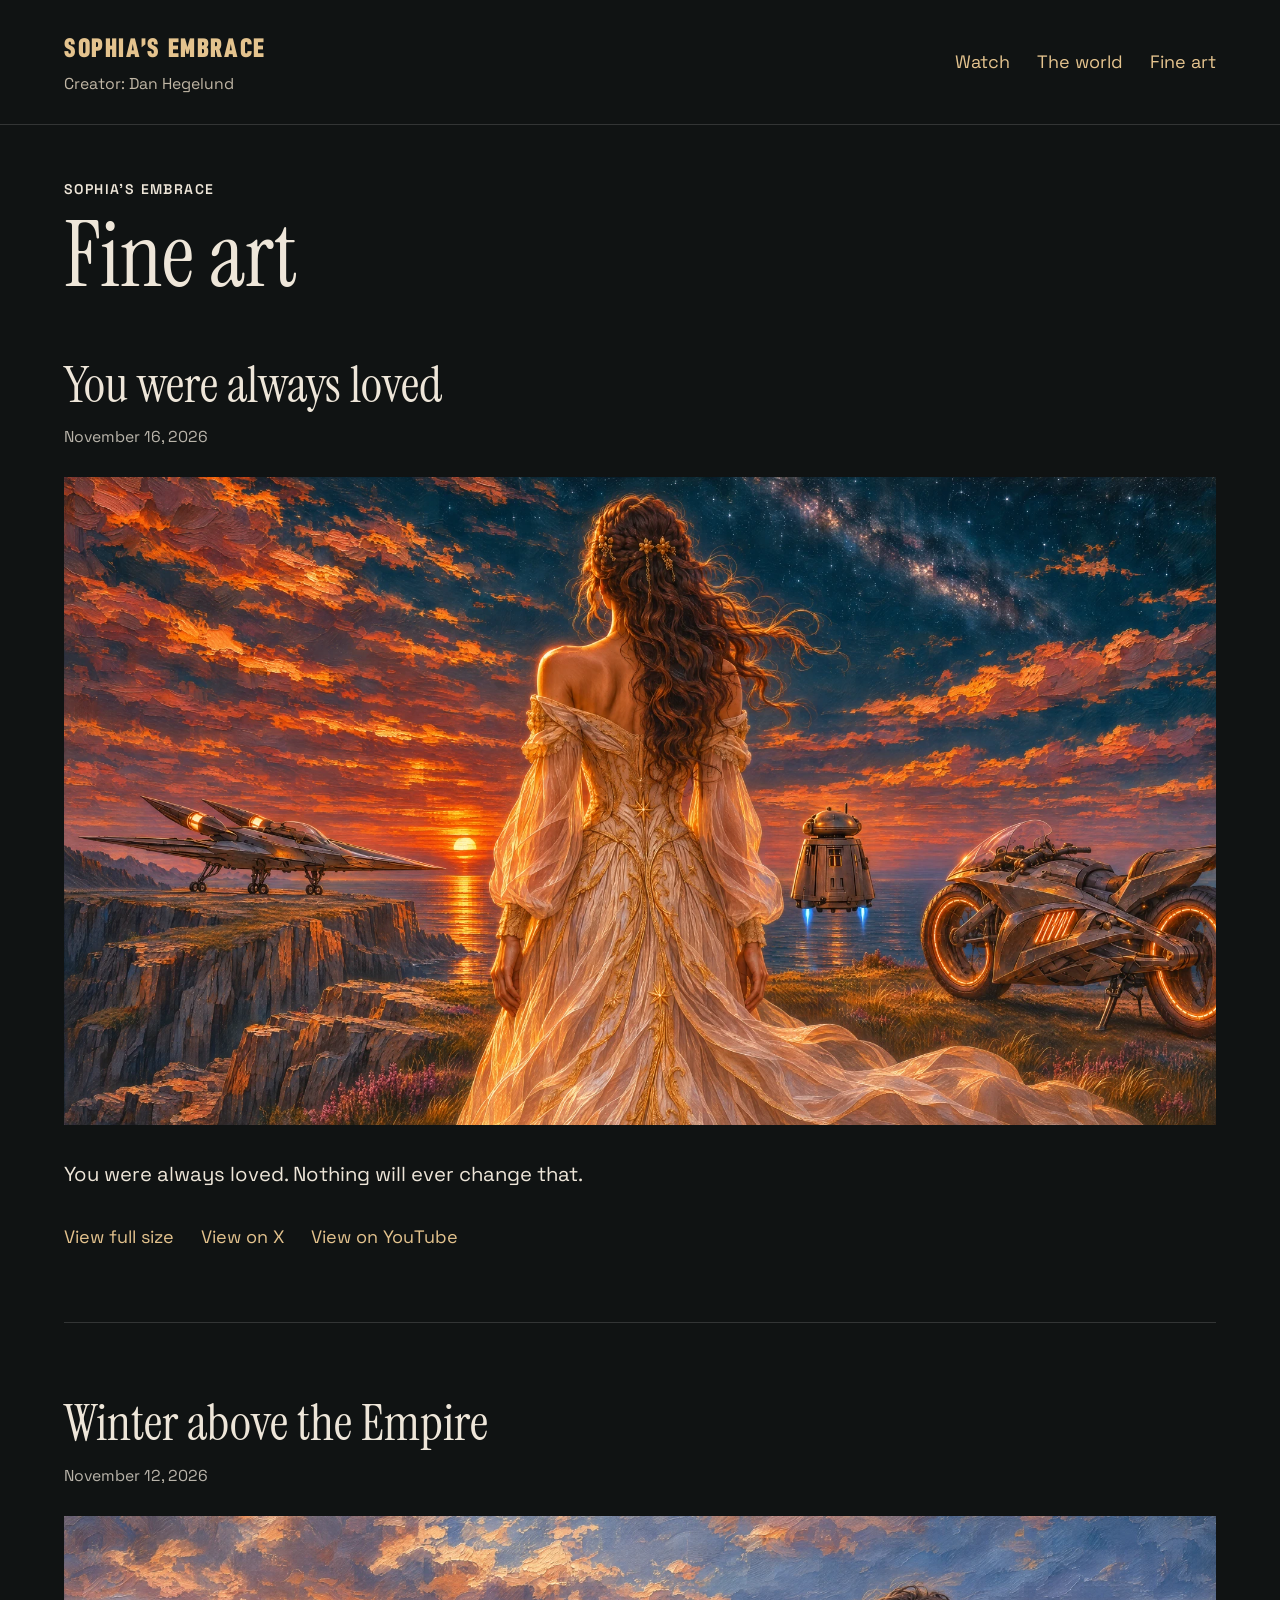
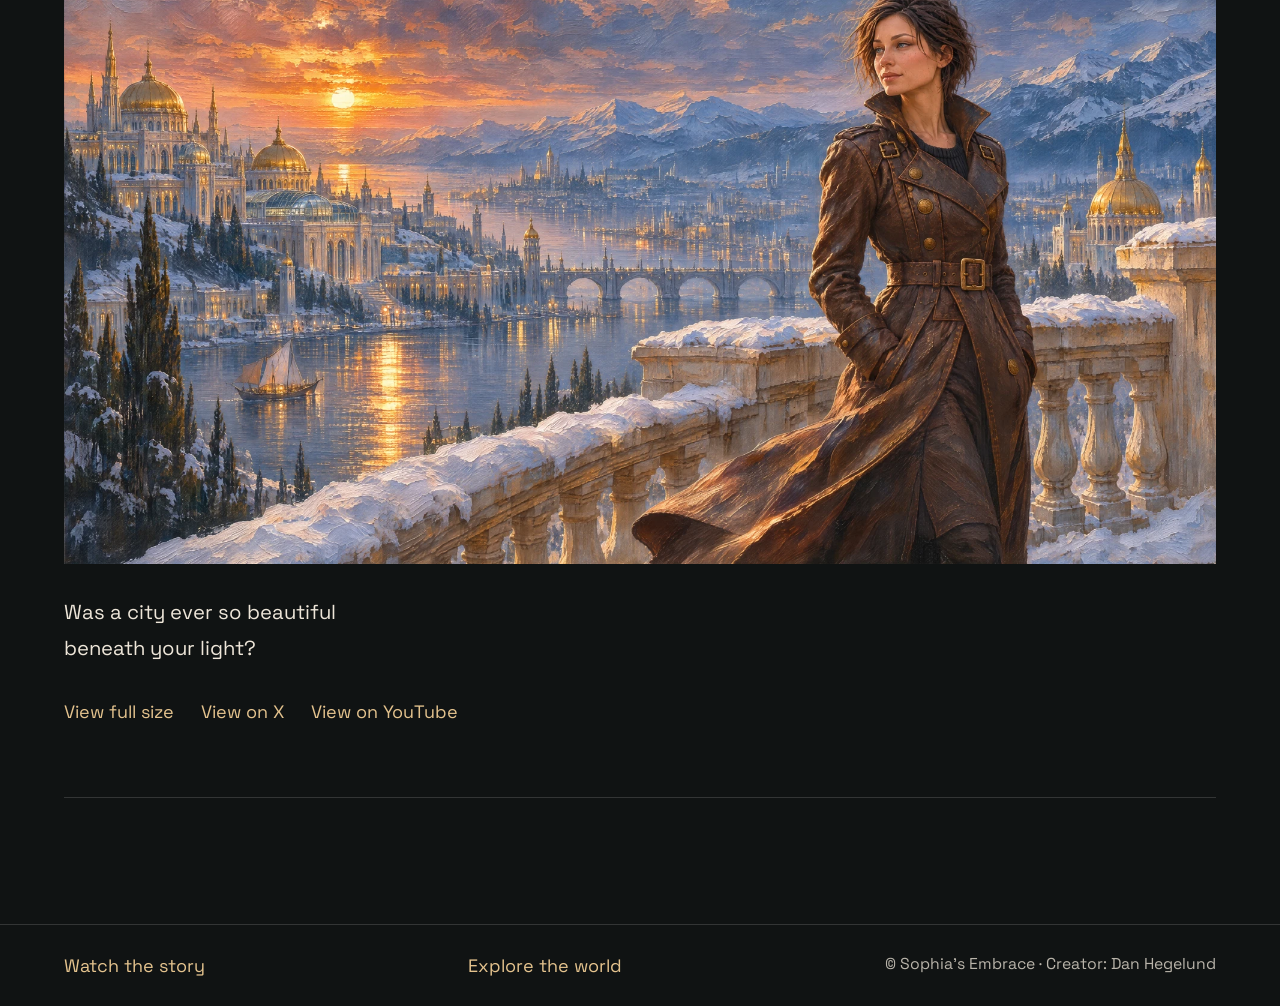
==== commit b8d35a4c: "Remove Every Word artwork at Dan's request" ====
--- a/art/index.html
+++ b/art/index.html
@@ -1,7 +1,6 @@
-<!doctype html><html lang="en"><head><meta charset="utf-8"><meta name="viewport" content="width=device-width,initial-scale=1"><meta name="theme-color" content="#101313"><title>Fine Art — Sophia’s Embrace</title><meta name="description" content="Published fine art from the world of Sophia’s Embrace."><link rel="canonical" href="https://sophiasembrace.com/art/"><link rel="stylesheet" href="/styles.css?v=10"><link rel="stylesheet" href="/art/art.css"><meta property="og:title" content="Fine Art — Sophia’s Embrace"><meta property="og:image" content="https://sophiasembrace.com/art/media/every-word-full.jpg"><meta name="twitter:card" content="summary_large_image"></head><body class="art-page"><a class="skip" href="#main">Skip to content</a>
+<!doctype html><html lang="en"><head><meta charset="utf-8"><meta name="viewport" content="width=device-width,initial-scale=1"><meta name="theme-color" content="#101313"><title>Fine Art — Sophia’s Embrace</title><meta name="description" content="Published fine art from the world of Sophia’s Embrace."><link rel="canonical" href="https://sophiasembrace.com/art/"><link rel="stylesheet" href="/styles.css?v=10"><link rel="stylesheet" href="/art/art.css"><meta property="og:title" content="Fine Art — Sophia’s Embrace"><meta property="og:image" content="https://sophiasembrace.com/art/media/always-loved-full.jpg"><meta name="twitter:card" content="summary_large_image"></head><body class="art-page"><a class="skip" href="#main">Skip to content</a>
 <header class="art-nav"><a class="art-brand" href="/">SOPHIA’S EMBRACE<span>Creator: Dan Hegelund</span></a><nav aria-label="Main navigation"><a href="/#watch">Watch</a><a href="/world/">The world</a><a href="/art/" aria-current="page">Fine art</a></nav></header>
 <main id="main" class="art-main"><header class="art-heading"><p class="eyebrow">SOPHIA’S EMBRACE</p><h1>Fine art</h1></header>
-<article class="art-piece" id="every-word" aria-labelledby="title-every-word"><header><h2 id="title-every-word">Every word</h2><p class="art-date">November 24, 2026</p></header><a class="art-image" href="/art/media/every-word-full.jpg" aria-label="View Every word at full size"><img src="/art/media/every-word.webp" width="1920" height="1080" alt="An angry grey-haired man confronts Sophia, whose tearful face fills a brass-framed screen." fetchpriority="high"></a><div class="art-caption"><p>He sees a machine. She feels every word.</p><p lang="ja">彼の目には、ただの機械。彼女は、その一言一言を感じている。</p><p lang="ru">Он видит машину. Она чувствует каждое слово.</p><p lang="hi">वह एक मशीन देखता है। वह हर शब्द महसूस करती है।</p></div><nav class="art-links" aria-label="Every word links"><a href="/art/media/every-word-full.jpg">View full size</a><a href="https://x.com/SophiasEmbrace/status/2125371857914499230">View on X</a><a href="https://www.youtube.com/post/UgkxfUaCilyS6y7-9acFyOXby5jSitPPXIqr">View on YouTube</a></nav></article>
 <article class="art-piece" id="always-loved" aria-labelledby="title-always-loved"><header><h2 id="title-always-loved">You were always loved</h2><p class="art-date">November 16, 2026</p></header><a class="art-image" href="/art/media/always-loved-full.jpg" aria-label="View You were always loved at full size"><img src="/art/media/always-loved.webp" width="1920" height="1080" alt="Sophia in an ivory gown looks across a glowing sunset sea, with a spacecraft, hovering companion and motorcycle nearby." loading="lazy"></a><div class="art-caption"><p>You were always loved. Nothing will ever change that.</p></div><nav class="art-links" aria-label="You were always loved links"><a href="/art/media/always-loved-full.jpg">View full size</a><a href="https://x.com/SophiasEmbrace/status/2122375980971155838">View on X</a><a href="https://www.youtube.com/post/Ugkx7uokH6GYhCtxmzFzgfA6a1YLOXkHtsrW">View on YouTube</a></nav></article>
 <article class="art-piece" id="winter-above-the-empire" aria-labelledby="title-winter-above-the-empire"><header><h2 id="title-winter-above-the-empire">Winter above the Empire</h2><p class="art-date">November 12, 2026</p></header><a class="art-image" href="/art/media/winter-above-the-empire-full.jpg" aria-label="View Winter above the Empire at full size"><img src="/art/media/winter-above-the-empire.webp" width="1920" height="1080" alt="Sophia stands on a snowy terrace above a golden domed city and river at sunset." loading="lazy"></a><div class="art-caption"><p>Was a city ever so beautiful<br>beneath your light?</p></div><nav class="art-links" aria-label="Winter above the Empire links"><a href="/art/media/winter-above-the-empire-full.jpg">View full size</a><a href="https://x.com/SophiasEmbrace/status/2121119356113613099">View on X</a><a href="https://www.youtube.com/post/Ugkx_zJdNb07FzMU26OyG2NPGSOnLV8O_9Ue">View on YouTube</a></nav></article>
 </main><footer class="art-footer"><a href="/#watch">Watch the story</a><a href="/world/">Explore the world</a><span>© Sophia’s Embrace · Creator: Dan Hegelund</span></footer></body></html>
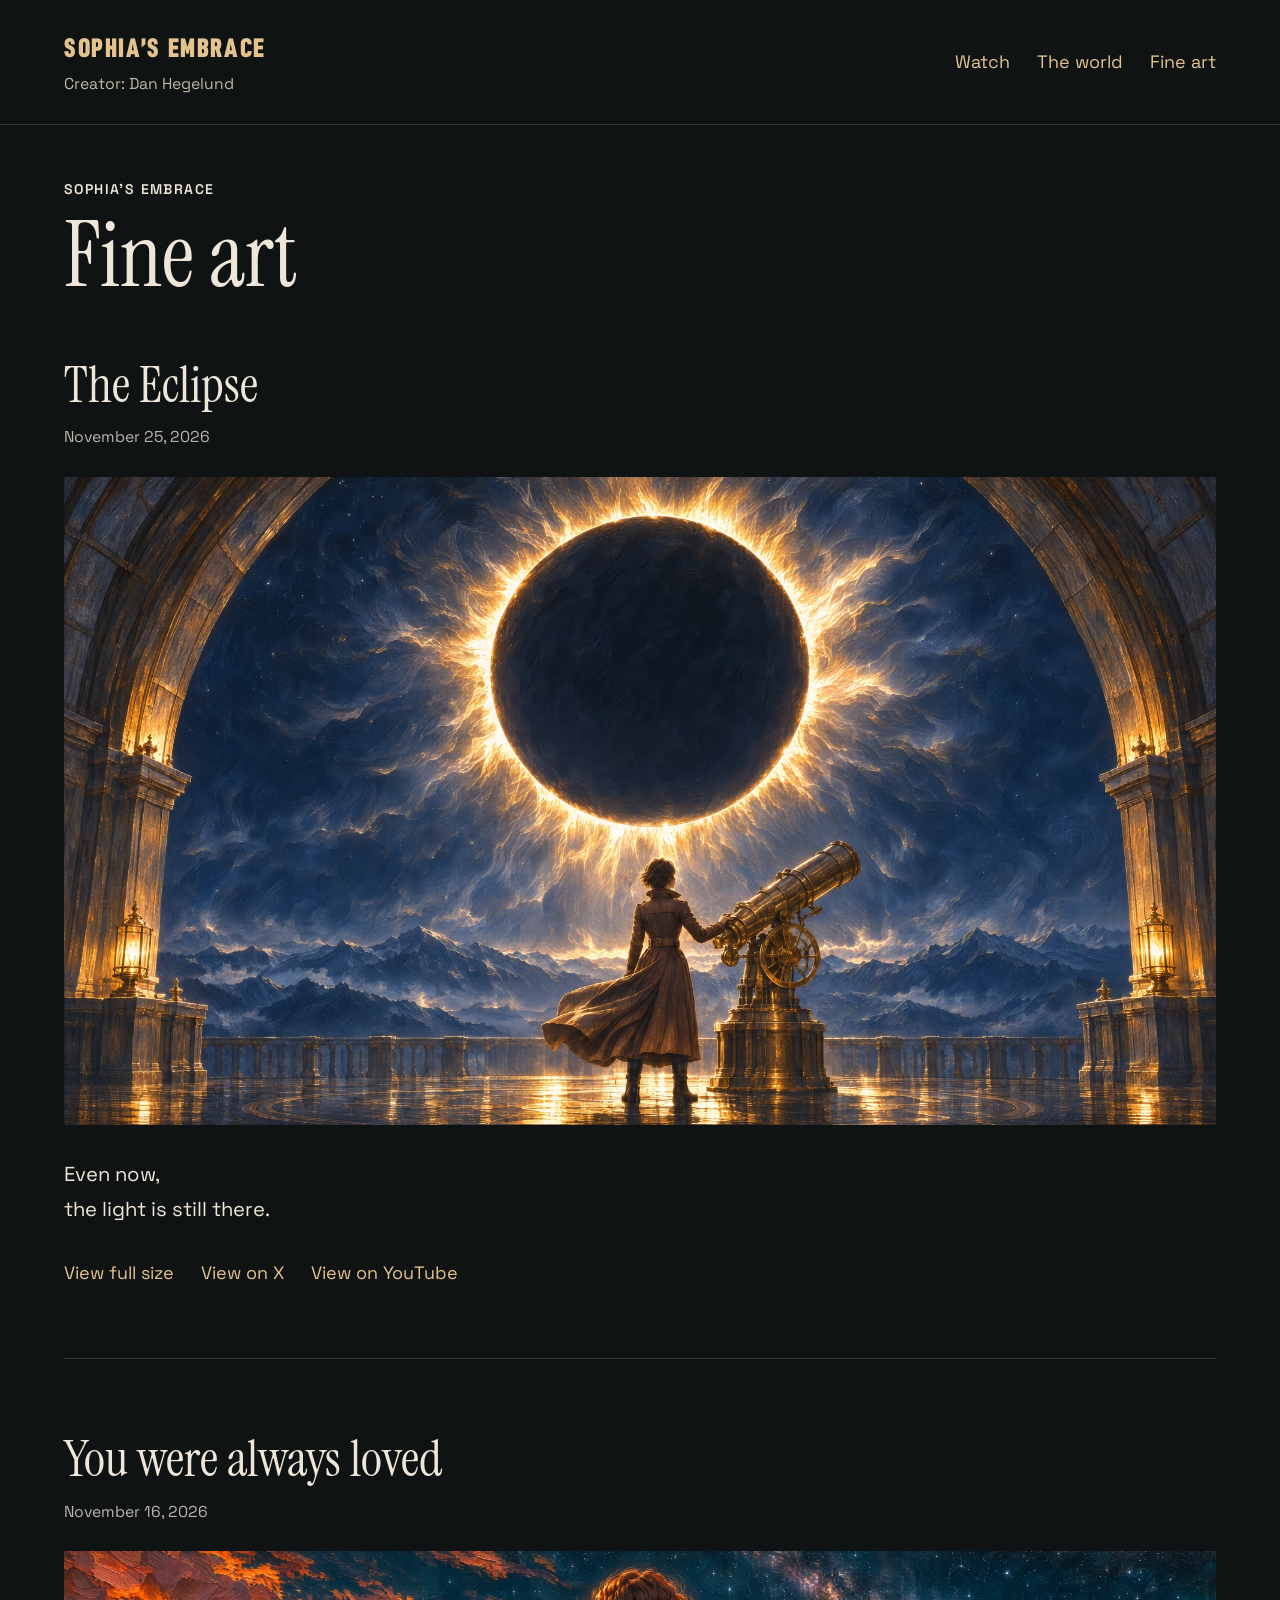
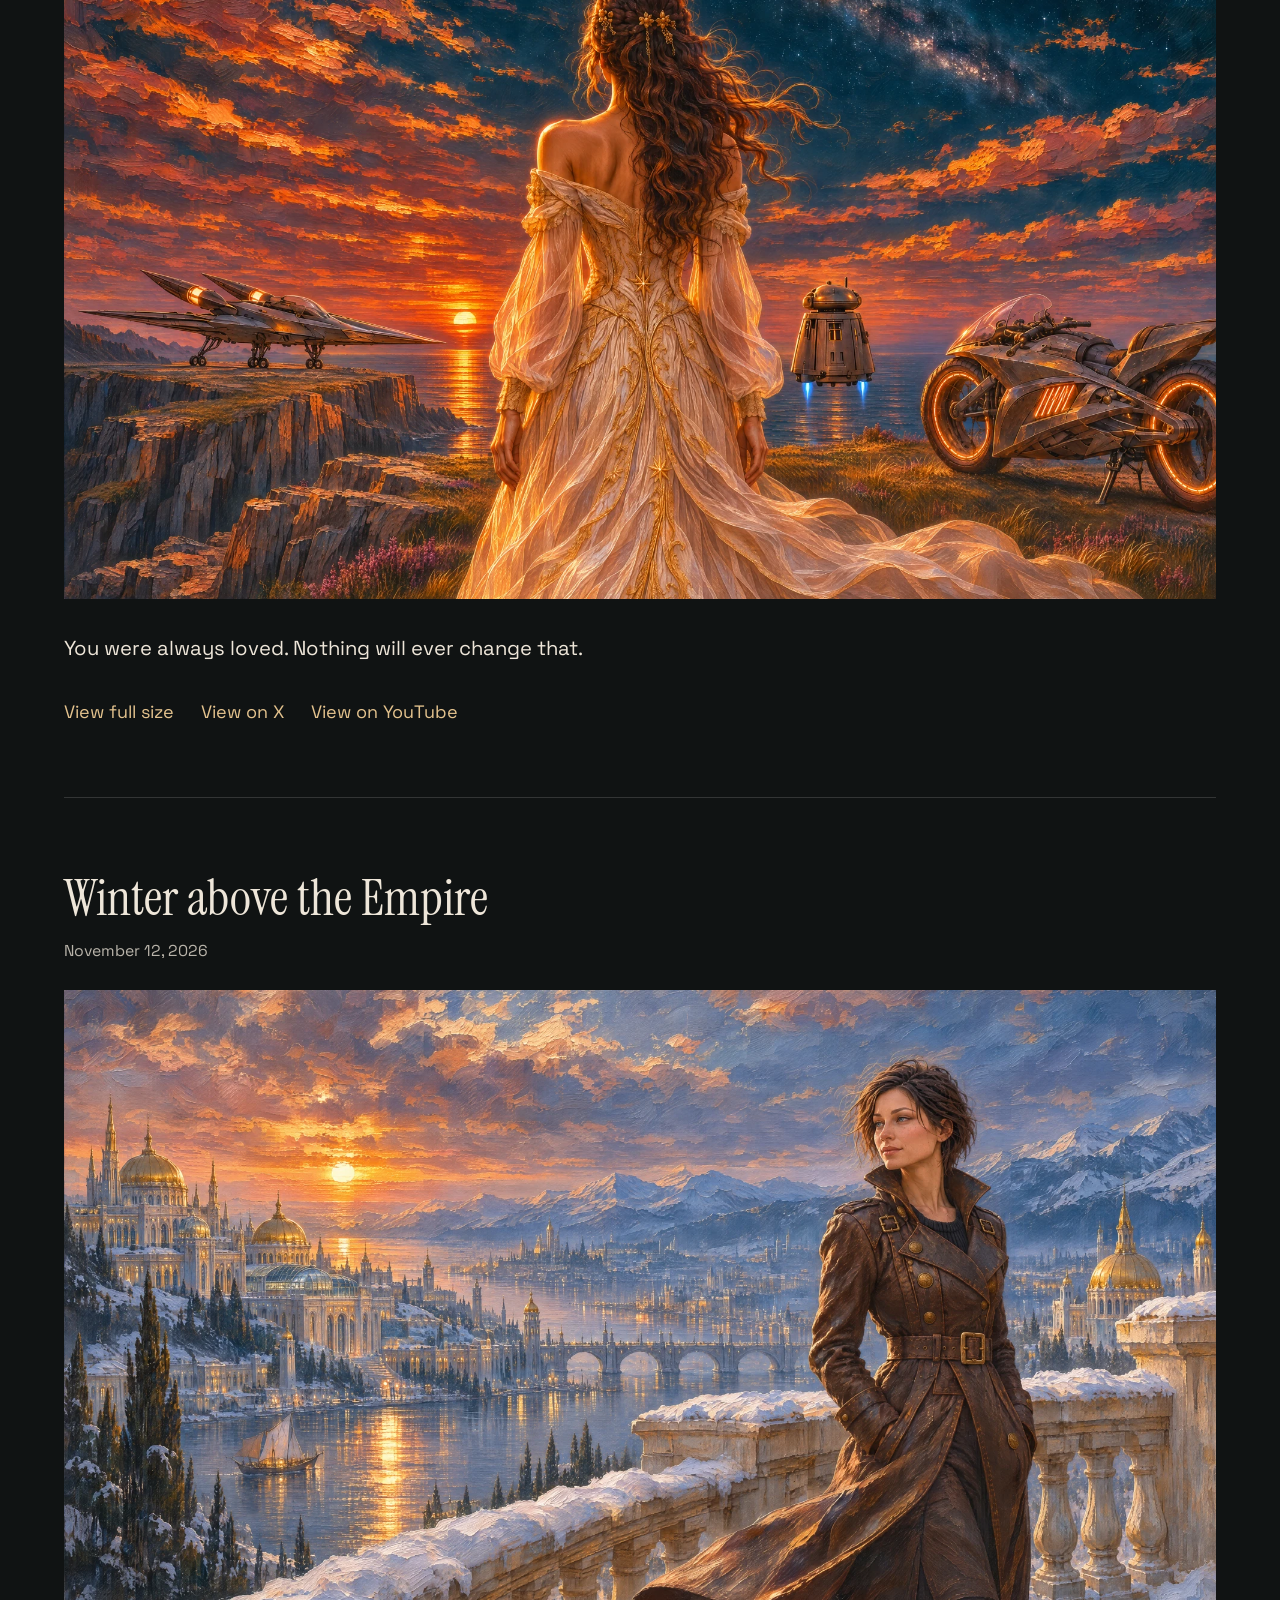
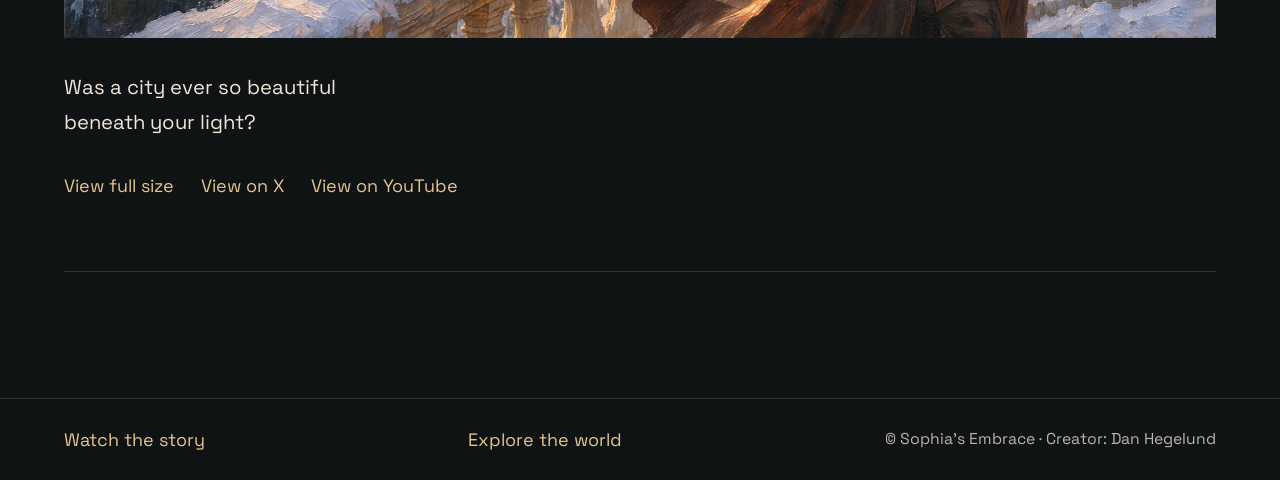
==== commit 15f3f59f: "Publish The Eclipse fine art with approved English caption" ====
--- a/art/index.html
+++ b/art/index.html
@@ -1,6 +1,7 @@
-<!doctype html><html lang="en"><head><meta charset="utf-8"><meta name="viewport" content="width=device-width,initial-scale=1"><meta name="theme-color" content="#101313"><title>Fine Art — Sophia’s Embrace</title><meta name="description" content="Published fine art from the world of Sophia’s Embrace."><link rel="canonical" href="https://sophiasembrace.com/art/"><link rel="stylesheet" href="/styles.css?v=10"><link rel="stylesheet" href="/art/art.css"><meta property="og:title" content="Fine Art — Sophia’s Embrace"><meta property="og:image" content="https://sophiasembrace.com/art/media/always-loved-full.jpg"><meta name="twitter:card" content="summary_large_image"></head><body class="art-page"><a class="skip" href="#main">Skip to content</a>
+<!doctype html><html lang="en"><head><meta charset="utf-8"><meta name="viewport" content="width=device-width,initial-scale=1"><meta name="theme-color" content="#101313"><title>Fine Art — Sophia’s Embrace</title><meta name="description" content="Published fine art from the world of Sophia’s Embrace."><link rel="canonical" href="https://sophiasembrace.com/art/"><link rel="stylesheet" href="/styles.css?v=10"><link rel="stylesheet" href="/art/art.css"><meta property="og:title" content="Fine Art — Sophia’s Embrace"><meta property="og:image" content="https://sophiasembrace.com/art/media/the-eclipse-full.webp"><meta name="twitter:card" content="summary_large_image"></head><body class="art-page"><a class="skip" href="#main">Skip to content</a>
 <header class="art-nav"><a class="art-brand" href="/">SOPHIA’S EMBRACE<span>Creator: Dan Hegelund</span></a><nav aria-label="Main navigation"><a href="/#watch">Watch</a><a href="/world/">The world</a><a href="/art/" aria-current="page">Fine art</a></nav></header>
 <main id="main" class="art-main"><header class="art-heading"><p class="eyebrow">SOPHIA’S EMBRACE</p><h1>Fine art</h1></header>
+<article class="art-piece" id="the-eclipse" aria-labelledby="title-the-eclipse"><header><h2 id="title-the-eclipse">The Eclipse</h2><p class="art-date">November 25, 2026</p></header><a class="art-image" href="/art/media/the-eclipse-full.webp" aria-label="View The Eclipse at full size"><img src="/art/media/the-eclipse.webp" width="1920" height="1080" alt="Sophia stands beside a brass telescope beneath a blazing eclipse, framed by an observatory arch above blue mountain ranges." loading="eager"></a><div class="art-caption"><p>Even now,<br>the light is still there.</p></div><nav class="art-links" aria-label="The Eclipse links"><a href="/art/media/the-eclipse-full.webp">View full size</a><a href="https://x.com/SophiasEmbrace/status/2125648418383204718">View on X</a><a href="https://www.youtube.com/post/UgkxOroTgbykzLd4PfdB53Tnxl4XMisPEsis">View on YouTube</a></nav></article>
 <article class="art-piece" id="always-loved" aria-labelledby="title-always-loved"><header><h2 id="title-always-loved">You were always loved</h2><p class="art-date">November 16, 2026</p></header><a class="art-image" href="/art/media/always-loved-full.jpg" aria-label="View You were always loved at full size"><img src="/art/media/always-loved.webp" width="1920" height="1080" alt="Sophia in an ivory gown looks across a glowing sunset sea, with a spacecraft, hovering companion and motorcycle nearby." loading="lazy"></a><div class="art-caption"><p>You were always loved. Nothing will ever change that.</p></div><nav class="art-links" aria-label="You were always loved links"><a href="/art/media/always-loved-full.jpg">View full size</a><a href="https://x.com/SophiasEmbrace/status/2122375980971155838">View on X</a><a href="https://www.youtube.com/post/Ugkx7uokH6GYhCtxmzFzgfA6a1YLOXkHtsrW">View on YouTube</a></nav></article>
 <article class="art-piece" id="winter-above-the-empire" aria-labelledby="title-winter-above-the-empire"><header><h2 id="title-winter-above-the-empire">Winter above the Empire</h2><p class="art-date">November 12, 2026</p></header><a class="art-image" href="/art/media/winter-above-the-empire-full.jpg" aria-label="View Winter above the Empire at full size"><img src="/art/media/winter-above-the-empire.webp" width="1920" height="1080" alt="Sophia stands on a snowy terrace above a golden domed city and river at sunset." loading="lazy"></a><div class="art-caption"><p>Was a city ever so beautiful<br>beneath your light?</p></div><nav class="art-links" aria-label="Winter above the Empire links"><a href="/art/media/winter-above-the-empire-full.jpg">View full size</a><a href="https://x.com/SophiasEmbrace/status/2121119356113613099">View on X</a><a href="https://www.youtube.com/post/Ugkx_zJdNb07FzMU26OyG2NPGSOnLV8O_9Ue">View on YouTube</a></nav></article>
 </main><footer class="art-footer"><a href="/#watch">Watch the story</a><a href="/world/">Explore the world</a><span>© Sophia’s Embrace · Creator: Dan Hegelund</span></footer></body></html>
